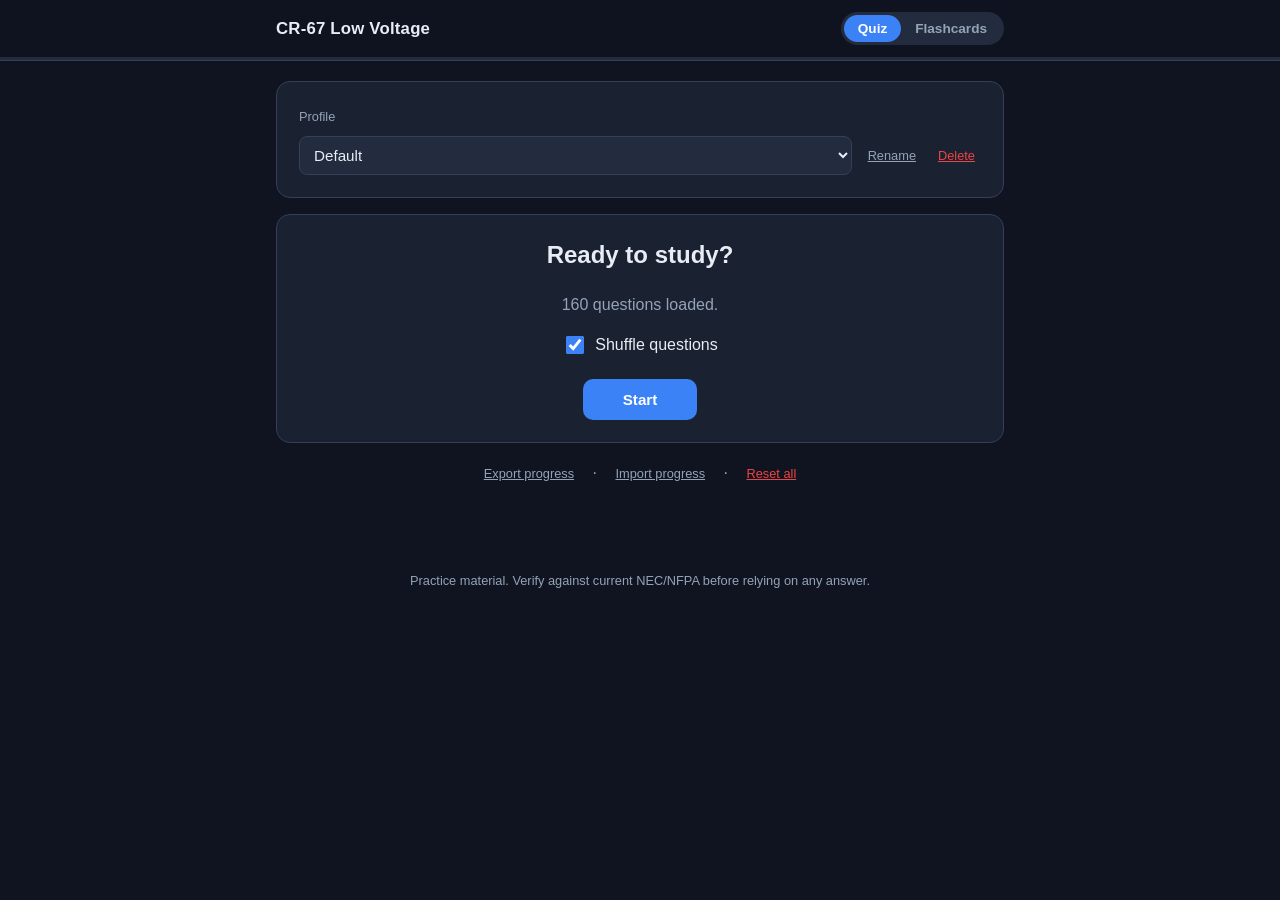
==== index.html @ 45875beb "Add local profiles - Profile picker at top of start screen; each profile namespaces its own   progre" ====
<!DOCTYPE html>
<html lang="en">
<head>
  <meta charset="UTF-8" />
  <meta name="viewport" content="width=device-width, initial-scale=1.0" />
  <title>CR-67 Low Voltage — Practice Quiz</title>
  <meta name="description" content="Practice quiz for the CR-67 Low Voltage Communications Systems exam." />
  <link rel="stylesheet" href="styles.css" />
</head>
<body>
  <header class="topbar">
    <div class="topbar-inner">
      <h1>CR-67 Low Voltage</h1>
      <div class="mode-toggle" role="tablist" aria-label="Study mode">
        <button id="mode-quiz" class="mode-btn active" role="tab" aria-selected="true">Quiz</button>
        <button id="mode-flash" class="mode-btn" role="tab" aria-selected="false">Flashcards</button>
      </div>
    </div>
    <div class="progressbar"><div id="progress-fill" class="progressbar-fill"></div></div>
  </header>

  <main id="app">
    <!-- Start screen -->
    <section id="start-screen" class="screen">
      <div class="card profile-card">
        <label for="profile-select" class="muted small">Profile</label>
        <div class="profile-row">
          <select id="profile-select" aria-label="Select profile"></select>
          <button id="rename-profile-btn" class="text-btn" type="button">Rename</button>
          <button id="delete-profile-btn" class="text-btn danger" type="button">Delete</button>
        </div>
      </div>

      <div class="card start-card">
        <h2>Ready to study?</h2>
        <p id="bank-summary" class="muted">Loading question bank…</p>
        <label class="opt-check">
          <input type="checkbox" id="opt-shuffle" checked />
          <span>Shuffle questions</span>
        </label>
        <label class="opt-check">
          <input type="checkbox" id="opt-onlymissed" />
          <span>Only questions I've missed before</span>
        </label>
        <label class="opt-check hidden" id="opt-onlyflagged-label">
          <input type="checkbox" id="opt-onlyflagged" />
          <span>Only questions I marked for later</span>
        </label>
        <button id="start-btn" class="primary-btn" disabled>Start</button>
        <p id="resume-line" class="muted small hidden"></p>
      </div>

      <div id="history-panel" class="card history-card hidden">
        <div class="history-head">
          <h3>Score history</h3>
          <button id="clear-history-btn" class="text-btn">Clear</button>
        </div>
        <p id="history-summary" class="muted small"></p>
        <ul id="history-list" class="history-list"></ul>
      </div>

      <div class="data-controls">
        <button id="export-btn" class="text-btn" type="button">Export progress</button>
        <span class="dot">·</span>
        <button id="import-btn" class="text-btn" type="button">Import progress</button>
        <span class="dot">·</span>
        <button id="reset-all-btn" class="text-btn danger" type="button">Reset all</button>
        <input type="file" id="import-file" accept="application/json,.json" hidden />
        <p id="data-msg" class="muted small" role="status"></p>
      </div>
    </section>

    <!-- Question screen -->
    <section id="quiz-screen" class="screen hidden">
      <div class="card question-card">
        <div class="q-meta">
          <span id="q-counter" class="muted small"></span>
          <div class="q-meta-right">
            <span id="q-id" class="muted small"></span>
            <button id="flag-btn" class="flag-btn" type="button" aria-pressed="false" title="Mark this question for later">☆ Mark</button>
          </div>
        </div>
        <h2 id="q-text" class="q-text"></h2>
        <figure id="q-media" class="q-media hidden">
          <img id="q-media-img" alt="Reference chart or diagram for this question" />
        </figure>
        <div id="q-options" class="options"></div>
        <div id="q-explanation" class="explanation hidden">
          <h3>Explanation</h3>
          <p id="q-explanation-text"></p>
          <div id="q-references" class="references"></div>
        </div>
      </div>
      <div class="controls">
        <button id="exit-btn" class="ghost-btn" title="End session and return to start">Exit</button>
        <button id="prev-btn" class="ghost-btn">‹ Prev</button>
        <button id="reveal-btn" class="primary-btn hidden">Show answer</button>
        <button id="next-btn" class="primary-btn">Next ›</button>
      </div>
    </section>

    <!-- Results screen -->
    <section id="results-screen" class="screen hidden">
      <div class="card">
        <h2>Session complete</h2>
        <p id="score-line" class="score-line"></p>
        <div id="score-breakdown" class="muted"></div>
        <div class="controls center">
          <button id="review-missed-btn" class="ghost-btn">Review missed</button>
          <button id="restart-btn" class="primary-btn">Start over</button>
        </div>
      </div>
    </section>
  </main>

  <footer class="footer">
    <span class="muted small">Practice material. Verify against current NEC/NFPA before relying on any answer.</span>
  </footer>

  <script src="app.js"></script>
</body>
</html>
---- styles.css ----
:root {
  --bg: #0f1420;
  --surface: #1a2130;
  --surface-2: #232c3f;
  --border: #33405a;
  --text: #e8edf5;
  --muted: #94a3b8;
  --accent: #3b82f6;
  --accent-hover: #2f6fd6;
  --correct: #22c55e;
  --correct-bg: #113a22;
  --wrong: #ef4444;
  --wrong-bg: #3a1414;
  --flag: #f5b342;
  --radius: 14px;
  --maxw: 760px;
}

* { box-sizing: border-box; }

html, body {
  margin: 0;
  padding: 0;
  background: var(--bg);
  color: var(--text);
  font-family: -apple-system, BlinkMacSystemFont, "Segoe UI", Roboto, Helvetica, Arial, sans-serif;
  line-height: 1.5;
}

/* ---- Top bar ---- */
.topbar {
  position: sticky;
  top: 0;
  z-index: 10;
  background: rgba(15, 20, 32, 0.92);
  backdrop-filter: blur(8px);
  border-bottom: 1px solid var(--border);
}
.topbar-inner {
  max-width: var(--maxw);
  margin: 0 auto;
  padding: 12px 16px;
  display: flex;
  align-items: center;
  justify-content: space-between;
  gap: 12px;
}
.topbar h1 {
  font-size: 1.05rem;
  margin: 0;
  letter-spacing: 0.2px;
}
.mode-toggle {
  display: inline-flex;
  background: var(--surface-2);
  border-radius: 999px;
  padding: 3px;
}
.mode-btn {
  border: 0;
  background: transparent;
  color: var(--muted);
  padding: 6px 14px;
  border-radius: 999px;
  font-size: 0.85rem;
  cursor: pointer;
  font-weight: 600;
}
.mode-btn.active {
  background: var(--accent);
  color: #fff;
}
.progressbar {
  height: 3px;
  background: var(--surface-2);
}
.progressbar-fill {
  height: 100%;
  width: 0%;
  background: var(--accent);
  transition: width 0.25s ease;
}

/* ---- Layout ---- */
main {
  max-width: var(--maxw);
  margin: 0 auto;
  padding: 20px 16px 60px;
}
.screen { animation: fade 0.2s ease; }
@keyframes fade { from { opacity: 0; transform: translateY(4px); } to { opacity: 1; transform: none; } }
.hidden { display: none !important; }

.card {
  background: var(--surface);
  border: 1px solid var(--border);
  border-radius: var(--radius);
  padding: 22px;
}
.start-card { text-align: center; }
.start-card h2 { margin-top: 0; }

.q-meta {
  display: flex;
  justify-content: space-between;
  margin-bottom: 10px;
}
.q-text {
  font-size: 1.25rem;
  margin: 0 0 18px;
  line-height: 1.4;
}
.q-media { margin: 0 0 18px; }
.q-media img {
  max-width: 100%;
  border-radius: 10px;
  border: 1px solid var(--border);
  display: block;
}

/* ---- Options ---- */
.options { display: flex; flex-direction: column; gap: 10px; }
.option {
  text-align: left;
  width: 100%;
  background: var(--surface-2);
  border: 1px solid var(--border);
  color: var(--text);
  padding: 14px 16px;
  border-radius: 10px;
  font-size: 1rem;
  cursor: pointer;
  transition: border-color 0.12s, background 0.12s;
  display: flex;
  align-items: center;
  gap: 10px;
}
.option:hover:not(:disabled) { border-color: var(--accent); }
.option:disabled { cursor: default; }
.option .letter {
  flex: 0 0 24px;
  height: 24px;
  border-radius: 6px;
  background: var(--bg);
  display: inline-flex;
  align-items: center;
  justify-content: center;
  font-size: 0.8rem;
  font-weight: 700;
  color: var(--muted);
}
.option.correct { background: var(--correct-bg); border-color: var(--correct); }
.option.correct .letter { background: var(--correct); color: #052e14; }
.option.wrong { background: var(--wrong-bg); border-color: var(--wrong); }
.option.wrong .letter { background: var(--wrong); color: #350a0a; }

/* flashcard-revealed correct (no wrong choice) */
.option.reveal-correct { background: var(--correct-bg); border-color: var(--correct); }
.option.reveal-correct .letter { background: var(--correct); color: #052e14; }

/* ---- Explanation ---- */
.explanation {
  margin-top: 18px;
  padding-top: 16px;
  border-top: 1px solid var(--border);
}
.explanation h3 { margin: 0 0 6px; font-size: 0.95rem; color: var(--accent); }
.explanation p { margin: 0; color: var(--text); }
.references {
  margin-top: 10px;
  display: flex;
  flex-wrap: wrap;
  gap: 6px;
}
.ref-chip {
  font-size: 0.72rem;
  background: var(--surface-2);
  border: 1px solid var(--border);
  color: var(--muted);
  padding: 3px 8px;
  border-radius: 999px;
}

/* ---- Controls ---- */
.controls {
  display: flex;
  gap: 10px;
  margin-top: 16px;
  align-items: center;
}
.controls.center { justify-content: center; }
.primary-btn {
  background: var(--accent);
  color: #fff;
  border: 0;
  padding: 12px 20px;
  border-radius: 10px;
  font-size: 0.95rem;
  font-weight: 600;
  cursor: pointer;
  flex: 1;
}
.primary-btn:hover { background: var(--accent-hover); }
.primary-btn:disabled { opacity: 0.5; cursor: not-allowed; }
.ghost-btn {
  background: transparent;
  color: var(--muted);
  border: 1px solid var(--border);
  padding: 12px 18px;
  border-radius: 10px;
  font-size: 0.95rem;
  cursor: pointer;
}
.ghost-btn:hover { border-color: var(--accent); color: var(--text); }

/* ---- Misc ---- */
.muted { color: var(--muted); }
.small { font-size: 0.8rem; }
.opt-check {
  display: flex;
  align-items: center;
  gap: 8px;
  justify-content: center;
  margin: 10px 0;
  cursor: pointer;
}
.opt-check input { width: 18px; height: 18px; accent-color: var(--accent); }
.start-card .primary-btn { flex: none; margin-top: 12px; padding: 12px 40px; }
.score-line { font-size: 2rem; font-weight: 700; text-align: center; margin: 6px 0; }
.footer {
  max-width: var(--maxw);
  margin: 0 auto;
  padding: 0 16px 30px;
  text-align: center;
}

/* ---- Question meta / flag button ---- */
.q-meta-right { display: flex; align-items: center; gap: 12px; }
.flag-btn {
  background: transparent;
  border: 1px solid var(--border);
  color: var(--muted);
  padding: 4px 10px;
  border-radius: 999px;
  font-size: 0.78rem;
  cursor: pointer;
  font-weight: 600;
  white-space: nowrap;
}
.flag-btn:hover { border-color: var(--flag); color: var(--flag); }
.flag-btn.on { background: rgba(245, 179, 66, 0.15); border-color: var(--flag); color: var(--flag); }

/* ---- Profiles ---- */
.profile-card { margin-bottom: 16px; text-align: left; }
.profile-row {
  display: flex;
  align-items: center;
  gap: 10px;
  margin-top: 8px;
}
#profile-select {
  flex: 1;
  min-width: 0;
  background: var(--surface-2);
  color: var(--text);
  border: 1px solid var(--border);
  border-radius: 8px;
  padding: 9px 10px;
  font-size: 0.95rem;
}

/* ---- Score history ---- */
.history-card { margin-top: 16px; text-align: left; }
.history-head {
  display: flex;
  align-items: center;
  justify-content: space-between;
  margin-bottom: 4px;
}
.history-head h3 { margin: 0; font-size: 1rem; }
.text-btn {
  background: transparent;
  border: 0;
  color: var(--muted);
  font-size: 0.8rem;
  cursor: pointer;
  text-decoration: underline;
}
.text-btn:hover { color: var(--text); }
.text-btn.danger { color: var(--wrong); }
.text-btn.danger:hover { color: #ff6b6b; }
.history-list { list-style: none; margin: 12px 0 0; padding: 0; }
.history-list li {
  display: grid;
  grid-template-columns: 1fr auto auto;
  gap: 12px;
  align-items: center;
  padding: 8px 0;
  border-top: 1px solid var(--border);
  font-size: 0.9rem;
}
.history-list .h-score { color: var(--text); font-weight: 600; }
.history-list .h-pct {
  font-weight: 700;
  color: var(--accent);
  min-width: 44px;
  text-align: right;
}
.history-list .h-when { color: var(--muted); font-size: 0.8rem; min-width: 88px; text-align: right; }

/* ---- Export / import ---- */
.data-controls { margin-top: 18px; text-align: center; }
.data-controls .dot { color: var(--muted); margin: 0 8px; }
#data-msg { margin: 10px 0 0; min-height: 1em; }

@media (max-width: 480px) {
  .topbar h1 { font-size: 0.95rem; }
  .q-text { font-size: 1.12rem; }
  .flag-btn { font-size: 0.72rem; padding: 4px 8px; }
}
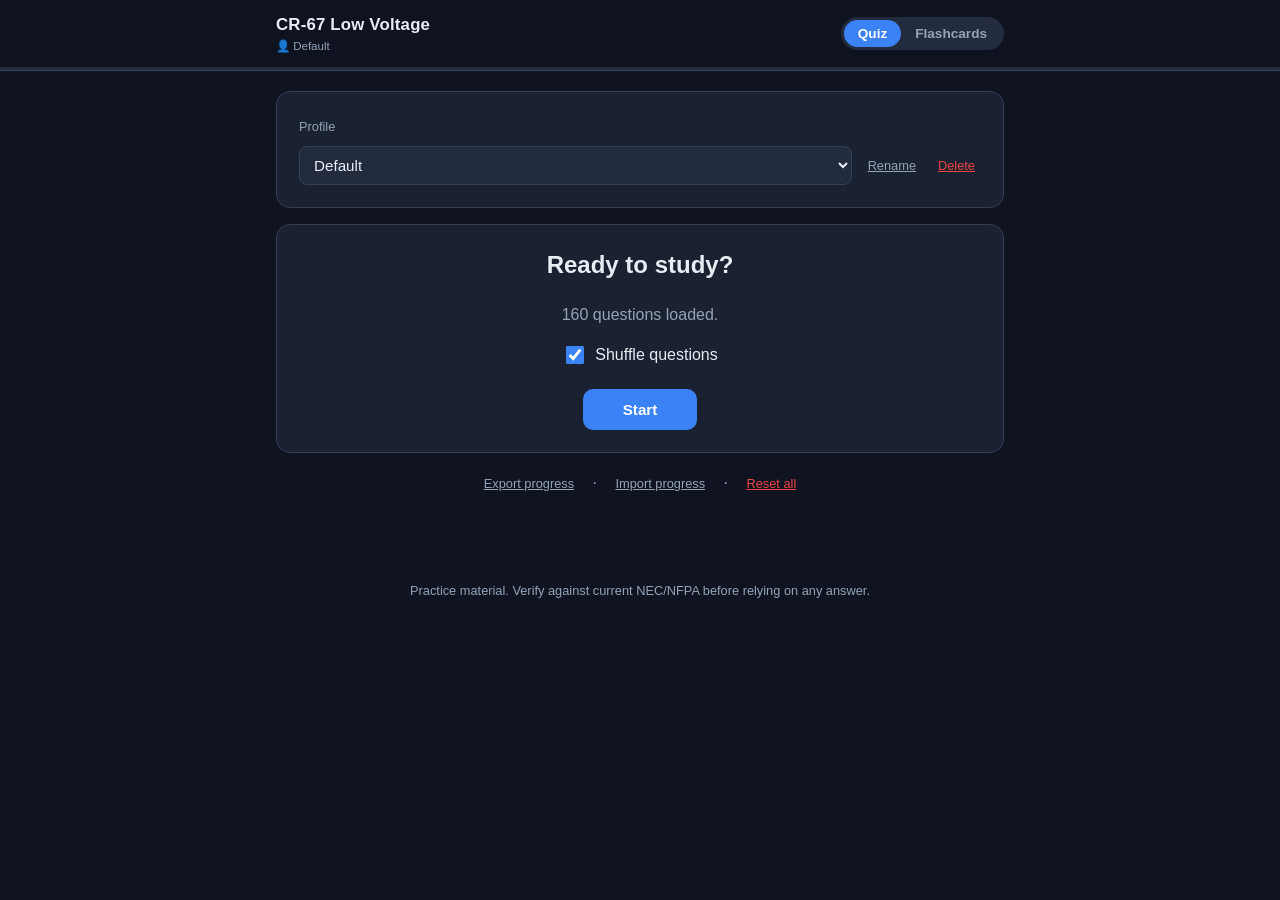
==== commit 6fde2956: "Show active profile in top bar; fix renaming with inline editor - Active profile name now shown unde" ====
--- a/index.html
+++ b/index.html
@@ -10,7 +10,10 @@
 <body>
   <header class="topbar">
     <div class="topbar-inner">
-      <h1>CR-67 Low Voltage</h1>
+      <div class="topbar-title">
+        <h1>CR-67 Low Voltage</h1>
+        <span id="active-profile" class="active-profile" title="Active profile"></span>
+      </div>
       <div class="mode-toggle" role="tablist" aria-label="Study mode">
         <button id="mode-quiz" class="mode-btn active" role="tab" aria-selected="true">Quiz</button>
         <button id="mode-flash" class="mode-btn" role="tab" aria-selected="false">Flashcards</button>
@@ -28,6 +31,11 @@
           <select id="profile-select" aria-label="Select profile"></select>
           <button id="rename-profile-btn" class="text-btn" type="button">Rename</button>
           <button id="delete-profile-btn" class="text-btn danger" type="button">Delete</button>
+        </div>
+        <div id="profile-edit" class="profile-edit hidden">
+          <input id="profile-name-input" type="text" maxlength="40" placeholder="Profile name" autocomplete="off" />
+          <button id="profile-save-btn" class="primary-btn small-btn" type="button">Save</button>
+          <button id="profile-cancel-btn" class="text-btn" type="button">Cancel</button>
         </div>
       </div>
 
--- a/styles.css
+++ b/styles.css
@@ -45,10 +45,19 @@
   justify-content: space-between;
   gap: 12px;
 }
+.topbar-title { display: flex; flex-direction: column; gap: 1px; min-width: 0; }
 .topbar h1 {
   font-size: 1.05rem;
   margin: 0;
   letter-spacing: 0.2px;
+}
+.active-profile {
+  font-size: 0.72rem;
+  color: var(--muted);
+  white-space: nowrap;
+  overflow: hidden;
+  text-overflow: ellipsis;
+  max-width: 40vw;
 }
 .mode-toggle {
   display: inline-flex;
@@ -268,6 +277,23 @@
   padding: 9px 10px;
   font-size: 0.95rem;
 }
+.profile-edit {
+  display: flex;
+  align-items: center;
+  gap: 10px;
+  margin-top: 10px;
+}
+#profile-name-input {
+  flex: 1;
+  min-width: 0;
+  background: var(--surface-2);
+  color: var(--text);
+  border: 1px solid var(--accent);
+  border-radius: 8px;
+  padding: 9px 10px;
+  font-size: 0.95rem;
+}
+.small-btn { flex: 0 0 auto; padding: 9px 16px; font-size: 0.9rem; }
 
 /* ---- Score history ---- */
 .history-card { margin-top: 16px; text-align: left; }
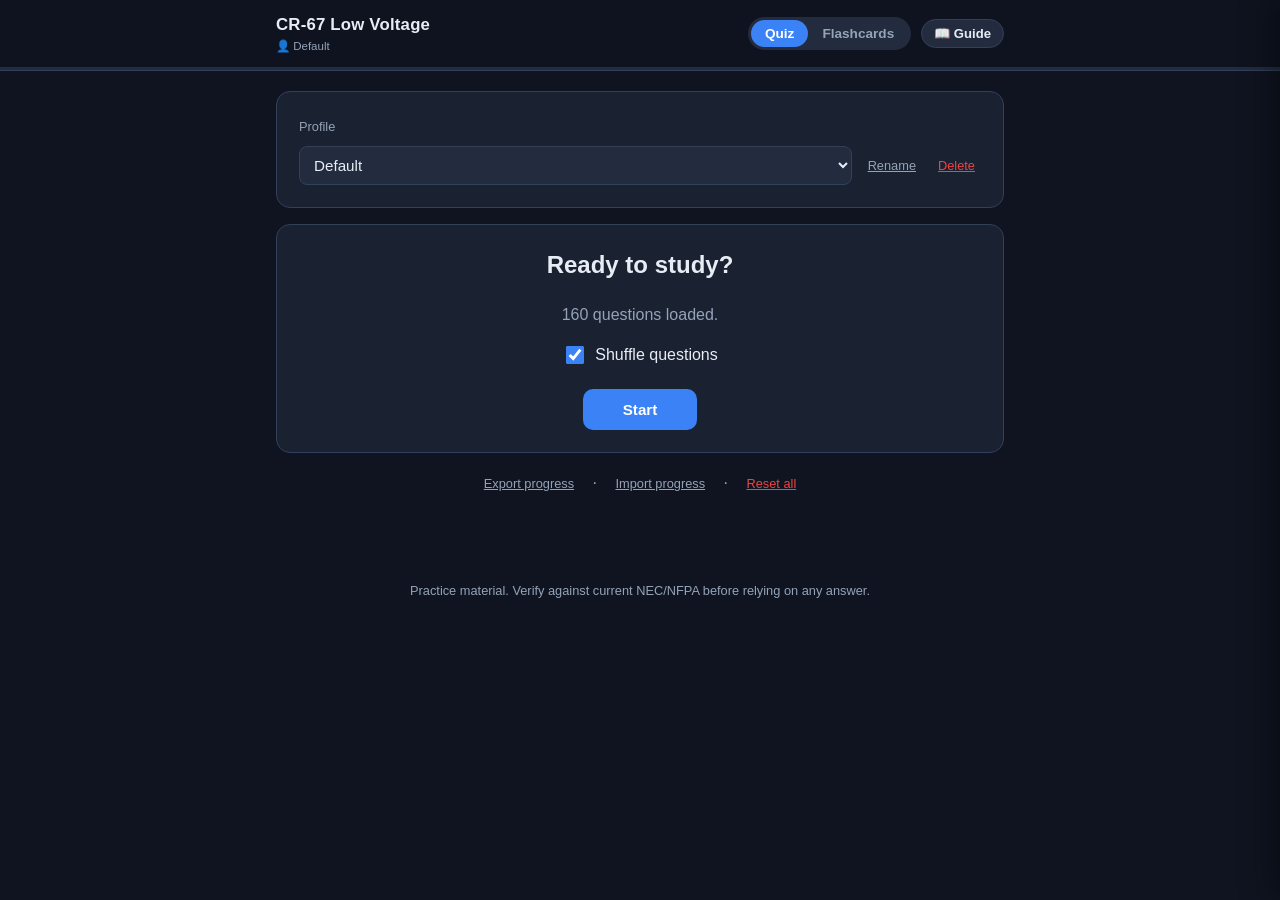
==== commit 0afa5d03: "Study guide: deepen content + surface as slide-out side panel - Rewrote STUDY-GUIDE.md with real exp" ====
--- a/index.html
+++ b/index.html
@@ -14,9 +14,12 @@
         <h1>CR-67 Low Voltage</h1>
         <span id="active-profile" class="active-profile" title="Active profile"></span>
       </div>
-      <div class="mode-toggle" role="tablist" aria-label="Study mode">
-        <button id="mode-quiz" class="mode-btn active" role="tab" aria-selected="true">Quiz</button>
-        <button id="mode-flash" class="mode-btn" role="tab" aria-selected="false">Flashcards</button>
+      <div class="topbar-actions">
+        <div class="mode-toggle" role="tablist" aria-label="Study mode">
+          <button id="mode-quiz" class="mode-btn active" role="tab" aria-selected="true">Quiz</button>
+          <button id="mode-flash" class="mode-btn" role="tab" aria-selected="false">Flashcards</button>
+        </div>
+        <button id="guide-btn" class="guide-btn" type="button" aria-expanded="false" title="Open the study guide">📖 Guide</button>
       </div>
     </div>
     <div class="progressbar"><div id="progress-fill" class="progressbar-fill"></div></div>
@@ -125,6 +128,18 @@
     <span class="muted small">Practice material. Verify against current NEC/NFPA before relying on any answer.</span>
   </footer>
 
+  <!-- Study guide slide-out panel -->
+  <div id="guide-backdrop" class="guide-backdrop"></div>
+  <aside id="guide-panel" class="guide-panel" aria-hidden="true" aria-label="Study guide">
+    <div class="guide-panel-head">
+      <span class="guide-panel-title">📖 Study Guide</span>
+      <button id="guide-close" class="guide-close" type="button" aria-label="Close study guide">✕</button>
+    </div>
+    <div id="guide-content" class="guide-content" tabindex="0">
+      <p class="muted">Loading…</p>
+    </div>
+  </aside>
+
   <script src="app.js"></script>
 </body>
 </html>
--- a/styles.css
+++ b/styles.css
@@ -339,8 +339,132 @@
 .data-controls .dot { color: var(--muted); margin: 0 8px; }
 #data-msg { margin: 10px 0 0; min-height: 1em; }
 
+/* ---- Top bar actions + Guide button ---- */
+.topbar-actions { display: flex; align-items: center; gap: 10px; }
+.guide-btn {
+  border: 1px solid var(--border);
+  background: var(--surface-2);
+  color: var(--text);
+  padding: 6px 12px;
+  border-radius: 999px;
+  font-size: 0.82rem;
+  font-weight: 600;
+  cursor: pointer;
+  white-space: nowrap;
+}
+.guide-btn:hover { border-color: var(--accent); }
+
+/* ---- Study guide slide-out panel ---- */
+body.no-scroll { overflow: hidden; }
+.guide-backdrop {
+  position: fixed;
+  inset: 0;
+  background: rgba(0, 0, 0, 0.55);
+  opacity: 0;
+  pointer-events: none;
+  transition: opacity 0.25s ease;
+  z-index: 40;
+}
+.guide-backdrop.show { opacity: 1; pointer-events: auto; }
+
+.guide-panel {
+  position: fixed;
+  top: 0;
+  right: 0;
+  bottom: 0;
+  width: min(480px, 94vw);
+  background: var(--bg);
+  border-left: 1px solid var(--border);
+  box-shadow: -8px 0 30px rgba(0, 0, 0, 0.4);
+  transform: translateX(100%);
+  transition: transform 0.28s cubic-bezier(0.4, 0, 0.2, 1);
+  z-index: 50;
+  display: flex;
+  flex-direction: column;
+}
+.guide-panel.open { transform: translateX(0); }
+
+.guide-panel-head {
+  flex: 0 0 auto;
+  display: flex;
+  align-items: center;
+  justify-content: space-between;
+  padding: 14px 18px;
+  border-bottom: 1px solid var(--border);
+  background: var(--surface);
+}
+.guide-panel-title { font-weight: 700; font-size: 1rem; }
+.guide-close {
+  border: 0;
+  background: transparent;
+  color: var(--muted);
+  font-size: 1.1rem;
+  cursor: pointer;
+  padding: 4px 8px;
+  border-radius: 8px;
+  line-height: 1;
+}
+.guide-close:hover { color: var(--text); background: var(--surface-2); }
+
+.guide-content {
+  flex: 1 1 auto;
+  overflow-y: auto;
+  padding: 20px 22px 60px;
+  -webkit-overflow-scrolling: touch;
+  outline: none;
+}
+
+/* Guide typography (scoped so it never bleeds into the quiz UI) */
+.guide-content h1 { font-size: 1.55rem; margin: 0 0 0.5em; line-height: 1.25; }
+.guide-content h2 {
+  font-size: 1.2rem;
+  margin: 1.8em 0 0.6em;
+  padding-top: 1em;
+  border-top: 1px solid var(--border);
+  scroll-margin-top: 12px;
+  line-height: 1.3;
+}
+.guide-content h3 { font-size: 1.02rem; color: var(--accent); margin: 1.4em 0 0.5em; scroll-margin-top: 12px; }
+.guide-content p, .guide-content li { color: var(--text); line-height: 1.6; }
+.guide-content strong { color: #fff; }
+.guide-content a { color: var(--accent); }
+.guide-content ul, .guide-content ol { padding-left: 1.35em; }
+.guide-content li { margin: 0.3em 0; }
+.guide-content li::marker { color: var(--muted); }
+.guide-content code {
+  background: var(--surface-2);
+  padding: 2px 6px;
+  border-radius: 6px;
+  font-size: 0.86em;
+  font-family: ui-monospace, SFMono-Regular, Menlo, Consolas, monospace;
+}
+.guide-content pre {
+  background: var(--surface);
+  border: 1px solid var(--border);
+  border-radius: 10px;
+  padding: 14px;
+  overflow-x: auto;
+}
+.guide-content pre code { background: none; padding: 0; font-size: 0.8rem; line-height: 1.5; }
+.guide-content table { border-collapse: collapse; width: 100%; margin: 1em 0; font-size: 0.88rem; }
+.guide-content th, .guide-content td { border: 1px solid var(--border); padding: 7px 9px; text-align: left; vertical-align: top; }
+.guide-content th { background: var(--surface-2); color: #fff; }
+.guide-content blockquote {
+  border-left: 3px solid var(--accent);
+  margin: 1em 0;
+  padding: 6px 14px;
+  background: var(--surface);
+  border-radius: 0 8px 8px 0;
+  color: var(--muted);
+}
+.guide-content hr { border: 0; border-top: 1px solid var(--border); margin: 2em 0; }
+
 @media (max-width: 480px) {
   .topbar h1 { font-size: 0.95rem; }
   .q-text { font-size: 1.12rem; }
   .flag-btn { font-size: 0.72rem; padding: 4px 8px; }
-}
+  .guide-btn { font-size: 0.75rem; padding: 5px 9px; }
+  .topbar-actions { gap: 6px; }
+  .guide-content { padding: 16px 16px 50px; }
+  .guide-content table { font-size: 0.8rem; }
+}
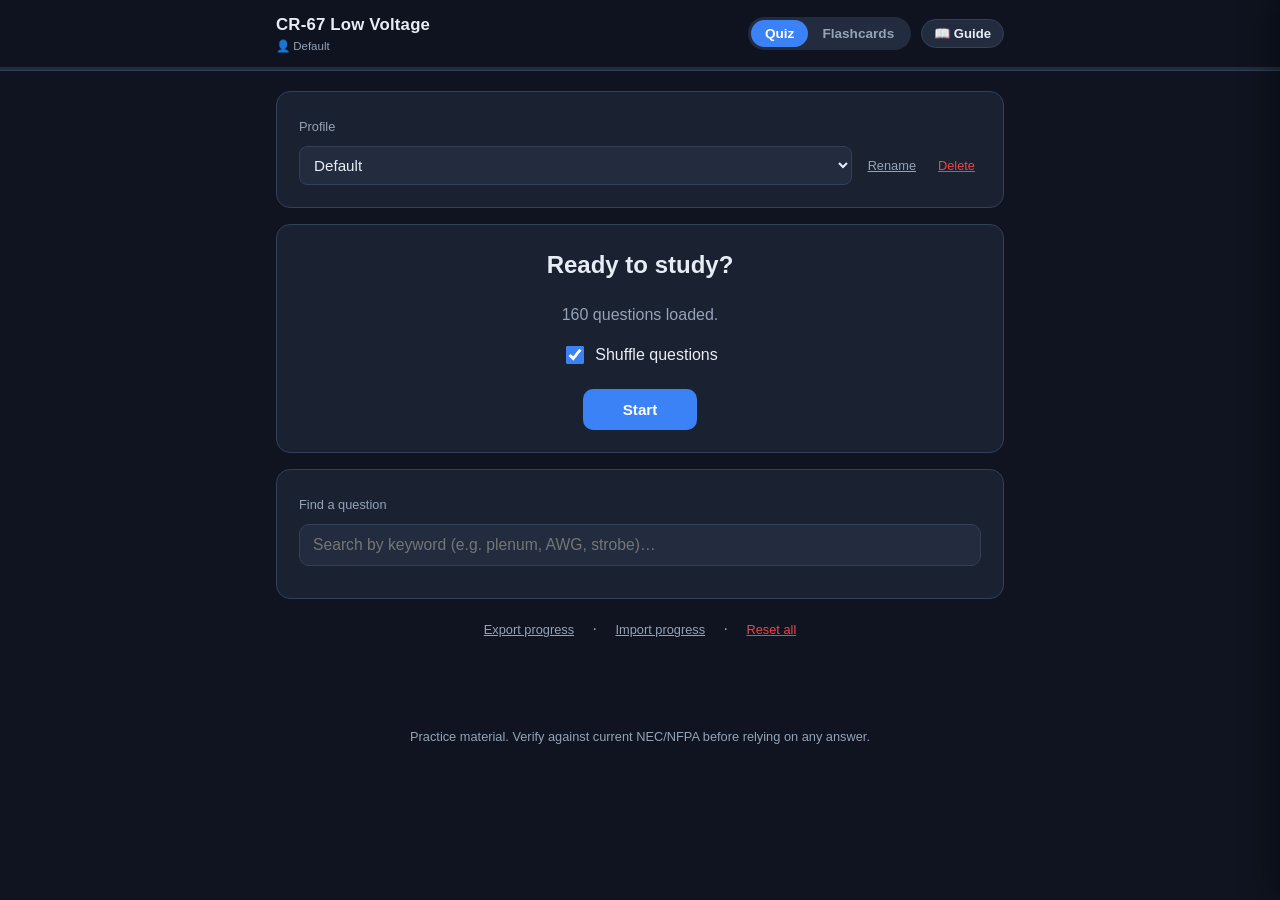
==== commit 4a1a5387: "Add keyword search to find questions - Search box on the start screen; live (debounced) filtering ac" ====
--- a/index.html
+++ b/index.html
@@ -59,6 +59,13 @@
         </label>
         <button id="start-btn" class="primary-btn" disabled>Start</button>
         <p id="resume-line" class="muted small hidden"></p>
+      </div>
+
+      <div class="card search-card">
+        <label for="search-input" class="muted small">Find a question</label>
+        <input type="search" id="search-input" placeholder="Search by keyword (e.g. plenum, AWG, strobe)…" autocomplete="off" />
+        <p id="search-count" class="muted small"></p>
+        <div id="search-results" class="search-results"></div>
       </div>
 
       <div id="history-panel" class="card history-card hidden">
--- a/styles.css
+++ b/styles.css
@@ -334,6 +334,56 @@
 }
 .history-list .h-when { color: var(--muted); font-size: 0.8rem; min-width: 88px; text-align: right; }
 
+/* ---- Search ---- */
+.search-card { margin-top: 16px; text-align: left; }
+#search-input {
+  width: 100%;
+  margin-top: 8px;
+  background: var(--surface-2);
+  color: var(--text);
+  border: 1px solid var(--border);
+  border-radius: 10px;
+  padding: 11px 13px;
+  font-size: 0.98rem;
+}
+#search-input:focus { outline: none; border-color: var(--accent); }
+#search-count { margin: 10px 0 0; }
+.search-results {
+  display: flex;
+  flex-direction: column;
+  gap: 8px;
+  margin-top: 10px;
+  max-height: 360px;
+  overflow-y: auto;
+}
+.search-item {
+  text-align: left;
+  background: var(--surface-2);
+  border: 1px solid var(--border);
+  border-radius: 10px;
+  padding: 10px 12px;
+  cursor: pointer;
+  display: flex;
+  flex-direction: column;
+  gap: 4px;
+}
+.search-item:hover { border-color: var(--accent); }
+.search-item .s-q { color: var(--text); font-size: 0.9rem; line-height: 1.35; }
+.search-item .s-a { color: var(--correct); font-size: 0.8rem; font-weight: 600; }
+.search-item .s-a::before { content: "✓ "; }
+.search-results mark { background: rgba(59, 130, 246, 0.4); color: #fff; border-radius: 3px; padding: 0 2px; }
+.search-studyall {
+  background: transparent;
+  border: 1px dashed var(--border);
+  color: var(--accent);
+  border-radius: 10px;
+  padding: 10px 12px;
+  cursor: pointer;
+  font-weight: 600;
+  font-size: 0.9rem;
+}
+.search-studyall:hover { border-color: var(--accent); background: var(--surface-2); }
+
 /* ---- Export / import ---- */
 .data-controls { margin-top: 18px; text-align: center; }
 .data-controls .dot { color: var(--muted); margin: 0 8px; }
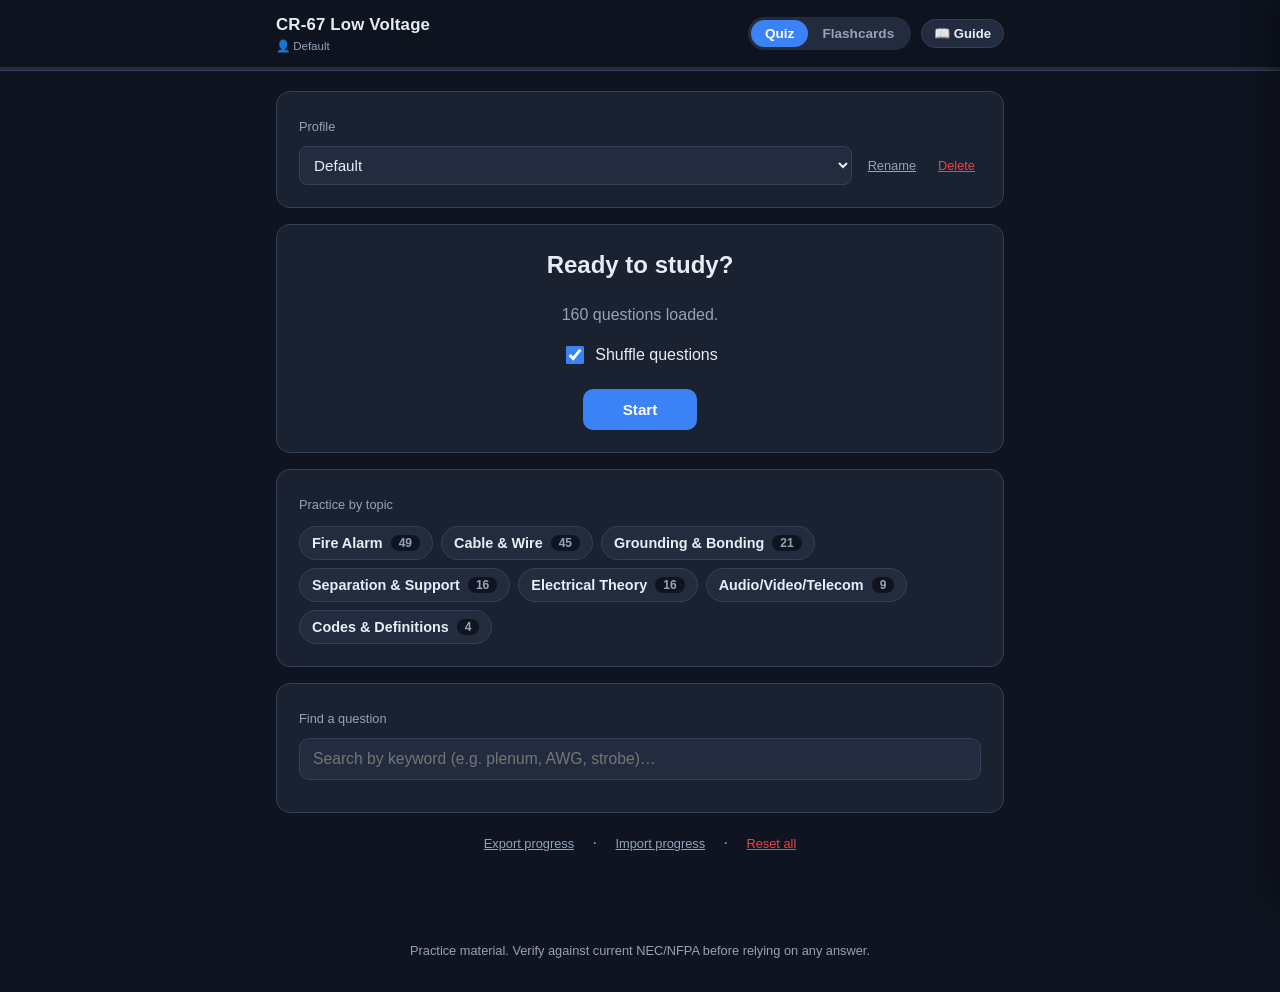
==== commit 26920c4d: "Add a 'Practice by topic' picker on the start screen - Buttons for each topic (with question counts)" ====
--- a/index.html
+++ b/index.html
@@ -5,6 +5,12 @@
   <meta name="viewport" content="width=device-width, initial-scale=1.0" />
   <title>CR-67 Low Voltage — Practice Quiz</title>
   <meta name="description" content="Practice quiz for the CR-67 Low Voltage Communications Systems exam." />
+  <link rel="manifest" href="manifest.json" />
+  <meta name="theme-color" content="#0f1420" />
+  <link rel="apple-touch-icon" href="apple-touch-icon.png" />
+  <meta name="apple-mobile-web-app-capable" content="yes" />
+  <meta name="apple-mobile-web-app-status-bar-style" content="black-translucent" />
+  <meta name="apple-mobile-web-app-title" content="CR-67 Quiz" />
   <link rel="stylesheet" href="styles.css" />
 </head>
 <body>
@@ -61,6 +67,11 @@
         <p id="resume-line" class="muted small hidden"></p>
       </div>
 
+      <div class="card topic-card">
+        <label class="muted small">Practice by topic</label>
+        <div id="topic-buttons" class="topic-buttons"></div>
+      </div>
+
       <div class="card search-card">
         <label for="search-input" class="muted small">Find a question</label>
         <input type="search" id="search-input" placeholder="Search by keyword (e.g. plenum, AWG, strobe)…" autocomplete="off" />
@@ -92,7 +103,10 @@
     <section id="quiz-screen" class="screen hidden">
       <div class="card question-card">
         <div class="q-meta">
-          <span id="q-counter" class="muted small"></span>
+          <div class="q-meta-left">
+            <span id="q-counter" class="muted small"></span>
+            <button id="q-topic" class="q-topic" type="button" title="Open the study guide for this topic"></button>
+          </div>
           <div class="q-meta-right">
             <span id="q-id" class="muted small"></span>
             <button id="flag-btn" class="flag-btn" type="button" aria-pressed="false" title="Mark this question for later">☆ Mark</button>
@@ -138,6 +152,7 @@
   <!-- Study guide slide-out panel -->
   <div id="guide-backdrop" class="guide-backdrop"></div>
   <aside id="guide-panel" class="guide-panel" aria-hidden="true" aria-label="Study guide">
+    <div id="guide-resize" class="guide-resize" title="Drag to resize" role="separator" aria-orientation="vertical"></div>
     <div class="guide-panel-head">
       <span class="guide-panel-title">📖 Study Guide</span>
       <button id="guide-close" class="guide-close" type="button" aria-label="Close study guide">✕</button>
--- a/styles.css
+++ b/styles.css
@@ -119,6 +119,12 @@
   margin: 0 0 18px;
   line-height: 1.4;
 }
+.question-card mark {
+  background: rgba(59, 130, 246, 0.4);
+  color: #fff;
+  border-radius: 3px;
+  padding: 0 2px;
+}
 .q-media { margin: 0 0 18px; }
 .q-media img {
   max-width: 100%;
@@ -244,7 +250,36 @@
 }
 
 /* ---- Question meta / flag button ---- */
+.q-meta-left { display: flex; align-items: center; gap: 8px; min-width: 0; }
 .q-meta-right { display: flex; align-items: center; gap: 12px; }
+.q-topic {
+  border: 1px solid var(--border);
+  background: transparent;
+  color: var(--accent);
+  font-size: 0.72rem;
+  font-weight: 600;
+  padding: 3px 9px;
+  border-radius: 999px;
+  cursor: pointer;
+  white-space: nowrap;
+}
+.q-topic::before { content: "📖 "; }
+.q-topic:hover { border-color: var(--accent); background: var(--surface-2); }
+
+/* "Practice these" buttons injected into the guide panel */
+.guide-practice {
+  display: inline-block;
+  margin: 2px 0 20px;
+  background: var(--accent);
+  color: #fff;
+  border: 0;
+  border-radius: 8px;
+  padding: 9px 15px;
+  font-size: 0.85rem;
+  font-weight: 600;
+  cursor: pointer;
+}
+.guide-practice:hover { background: var(--accent-hover); }
 .flag-btn {
   background: transparent;
   border: 1px solid var(--border);
@@ -334,6 +369,32 @@
 }
 .history-list .h-when { color: var(--muted); font-size: 0.8rem; min-width: 88px; text-align: right; }
 
+/* ---- Practice by topic ---- */
+.topic-card { margin-top: 16px; text-align: left; }
+.topic-buttons { display: flex; flex-wrap: wrap; gap: 8px; margin-top: 10px; }
+.topic-pick {
+  display: inline-flex;
+  align-items: center;
+  gap: 8px;
+  background: var(--surface-2);
+  border: 1px solid var(--border);
+  color: var(--text);
+  border-radius: 999px;
+  padding: 8px 12px;
+  font-size: 0.9rem;
+  font-weight: 600;
+  cursor: pointer;
+}
+.topic-pick:hover { border-color: var(--accent); }
+.topic-pick .tp-count {
+  background: var(--bg);
+  color: var(--muted);
+  font-size: 0.75rem;
+  font-weight: 700;
+  padding: 1px 8px;
+  border-radius: 999px;
+}
+
 /* ---- Search ---- */
 .search-card { margin-top: 16px; text-align: left; }
 #search-input {
@@ -369,8 +430,18 @@
 }
 .search-item:hover { border-color: var(--accent); }
 .search-item .s-q { color: var(--text); font-size: 0.9rem; line-height: 1.35; }
+.search-item .s-meta { display: flex; align-items: center; justify-content: space-between; gap: 8px; }
 .search-item .s-a { color: var(--correct); font-size: 0.8rem; font-weight: 600; }
 .search-item .s-a::before { content: "✓ "; }
+.search-item .s-topic {
+  font-size: 0.68rem;
+  color: var(--accent);
+  border: 1px solid var(--border);
+  border-radius: 999px;
+  padding: 1px 8px;
+  white-space: nowrap;
+  flex: 0 0 auto;
+}
 .search-results mark { background: rgba(59, 130, 246, 0.4); color: #fff; border-radius: 3px; padding: 0 2px; }
 .search-studyall {
   background: transparent;
@@ -433,6 +504,32 @@
   flex-direction: column;
 }
 .guide-panel.open { transform: translateX(0); }
+.guide-panel.resizing { transition: none; user-select: none; }
+
+.guide-resize {
+  position: absolute;
+  left: 0;
+  top: 0;
+  bottom: 0;
+  width: 9px;
+  cursor: ew-resize;
+  z-index: 3;
+  touch-action: none;
+}
+.guide-resize::before {
+  content: "";
+  position: absolute;
+  left: 3px;
+  top: 50%;
+  transform: translateY(-50%);
+  width: 3px;
+  height: 42px;
+  border-radius: 3px;
+  background: var(--border);
+  transition: background 0.15s;
+}
+.guide-resize:hover::before,
+.guide-panel.resizing .guide-resize::before { background: var(--accent); }
 
 .guide-panel-head {
   flex: 0 0 auto;
@@ -508,6 +605,7 @@
   color: var(--muted);
 }
 .guide-content hr { border: 0; border-top: 1px solid var(--border); margin: 2em 0; }
+.guide-content img { max-width: 100%; height: auto; display: block; margin: 14px auto; border-radius: 10px; }
 
 @media (max-width: 480px) {
   .topbar h1 { font-size: 0.95rem; }
